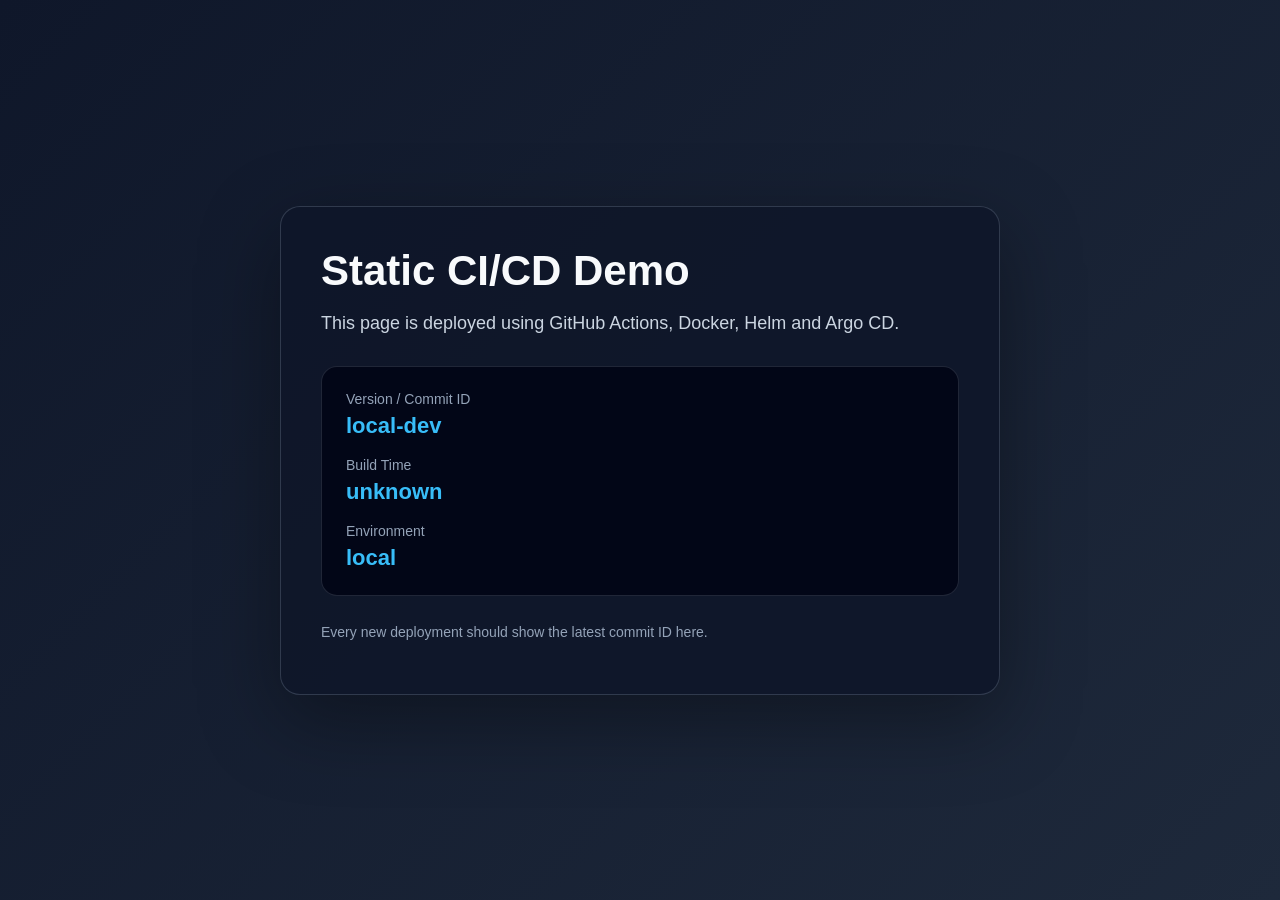
==== src/index.html @ f5bec11f "update" ====
<!DOCTYPE html>
<html lang="en">
<head>
  <meta charset="UTF-8" />
  <meta name="viewport" content="width=device-width, initial-scale=1.0" />
  <title>Static CI/CD Demo</title>
  <link rel="stylesheet" href="./style.css" />
</head>
<body>
  <main class="container">
    <section class="card">
      <h1>Static CI/CD Demo</h1>

      <p class="subtitle">
        This page is deployed using GitHub Actions, Docker, Helm and Argo CD.
      </p>

      <div class="info-box">
        <div>
          <span class="label">Version / Commit ID</span>
          <span id="app-version" class="value">loading...</span>
        </div>

        <div>
          <span class="label">Build Time</span>
          <span id="build-time" class="value">loading...</span>
        </div>

        <div>
          <span class="label">Environment</span>
          <span id="environment" class="value">loading...</span>
        </div>
      </div>

      <p class="footer">
        Every new deployment should show the latest commit ID here.
      </p>
    </section>
  </main>

  <script src="./version.js"></script>
  <script src="./app.js"></script>
</body>
</html>
---- src/style.css ----
* {
  box-sizing: border-box;
}

body {
  margin: 0;
  font-family: Arial, Helvetica, sans-serif;
  background: linear-gradient(135deg, #0f172a, #1e293b);
  color: #f8fafc;
  min-height: 100vh;
}

.container {
  min-height: 100vh;
  display: flex;
  align-items: center;
  justify-content: center;
  padding: 24px;
}

.card {
  width: 100%;
  max-width: 720px;
  background: rgba(15, 23, 42, 0.9);
  border: 1px solid rgba(148, 163, 184, 0.25);
  border-radius: 20px;
  padding: 40px;
  box-shadow: 0 25px 80px rgba(0, 0, 0, 0.35);
}

h1 {
  margin: 0 0 12px;
  font-size: 42px;
}

.subtitle {
  color: #cbd5e1;
  font-size: 18px;
  margin-bottom: 32px;
}

.info-box {
  display: grid;
  gap: 18px;
  background: #020617;
  border-radius: 16px;
  padding: 24px;
  border: 1px solid rgba(148, 163, 184, 0.2);
}

.label {
  display: block;
  color: #94a3b8;
  font-size: 14px;
  margin-bottom: 6px;
}

.value {
  display: block;
  color: #38bdf8;
  font-size: 22px;
  font-weight: bold;
  word-break: break-all;
}

.footer {
  margin-top: 28px;
  color: #94a3b8;
  font-size: 14px;
}
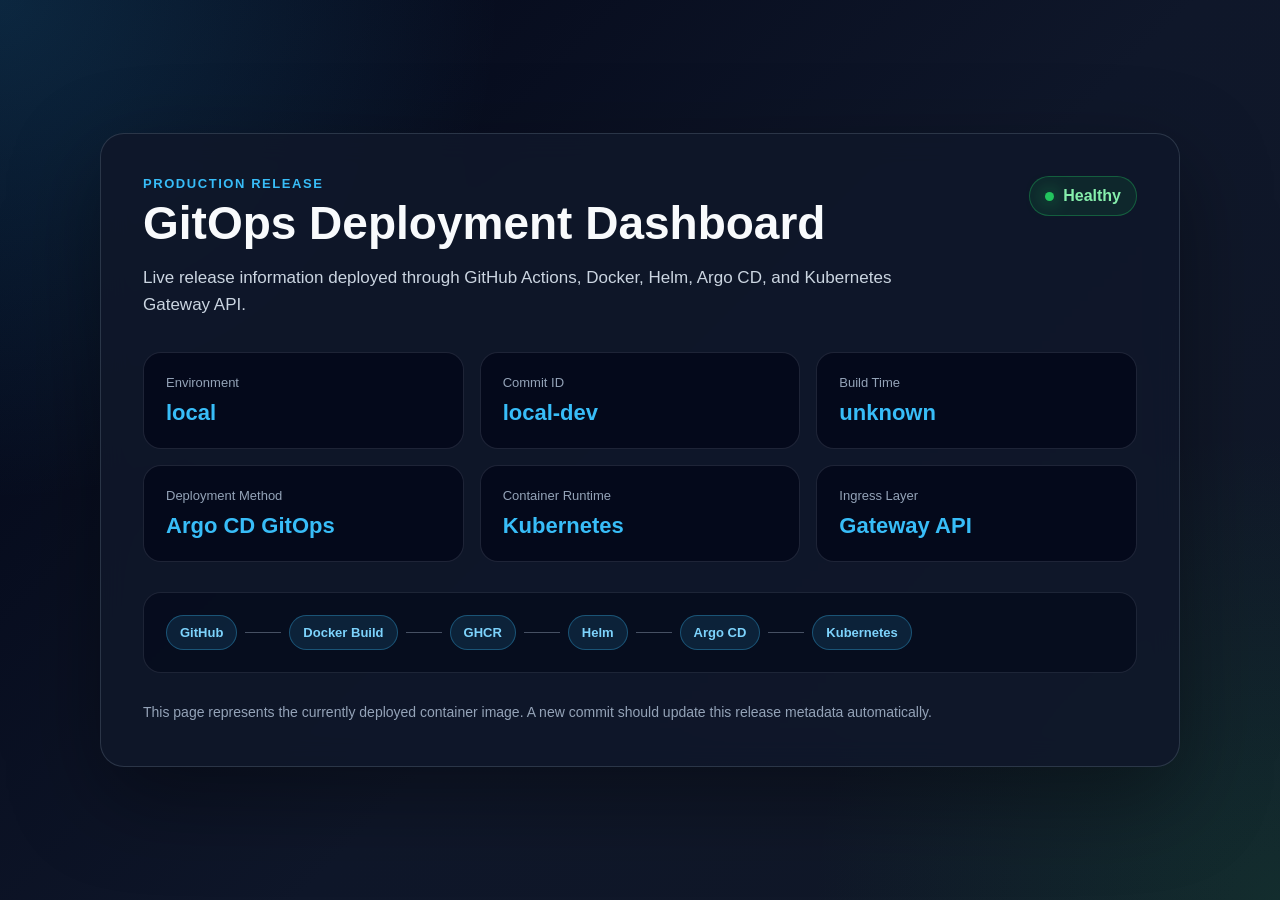
==== commit 3cac17c1: "code change for prod grade" ====
--- a/src/index.html
+++ b/src/index.html
@@ -3,37 +3,75 @@
 <head>
   <meta charset="UTF-8" />
   <meta name="viewport" content="width=device-width, initial-scale=1.0" />
-  <title>Static CI/CD Demo</title>
+  <title>GitOps Deployment Dashboard</title>
   <link rel="stylesheet" href="./style.css" />
 </head>
 <body>
-  <main class="container">
-    <section class="card">
-      <h1>Static CI/CD Demo</h1>
+  <main class="page">
+    <section class="dashboard">
+      <div class="header">
+        <div>
+          <p class="eyebrow">Production Release</p>
+          <h1>GitOps Deployment Dashboard</h1>
+          <p class="subtitle">
+            Live release information deployed through GitHub Actions, Docker, Helm, Argo CD, and Kubernetes Gateway API.
+          </p>
+        </div>
 
-      <p class="subtitle">
-        This page is deployed using GitHub Actions, Docker, Helm and Argo CD.
-      </p>
+        <div class="status-pill">
+          <span class="status-dot"></span>
+          Healthy
+        </div>
+      </div>
 
-      <div class="info-box">
-        <div>
-          <span class="label">Version / Commit ID</span>
+      <div class="grid">
+        <div class="metric-card">
+          <span class="label">Environment</span>
+          <span id="environment" class="value">loading...</span>
+        </div>
+
+        <div class="metric-card">
+          <span class="label">Commit ID</span>
           <span id="app-version" class="value">loading...</span>
         </div>
 
-        <div>
+        <div class="metric-card">
           <span class="label">Build Time</span>
           <span id="build-time" class="value">loading...</span>
         </div>
 
-        <div>
-          <span class="label">Environment</span>
-          <span id="environment" class="value">loading...</span>
+        <div class="metric-card">
+          <span class="label">Deployment Method</span>
+          <span class="value">Argo CD GitOps</span>
+        </div>
+
+        <div class="metric-card">
+          <span class="label">Container Runtime</span>
+          <span class="value">Kubernetes</span>
+        </div>
+
+        <div class="metric-card">
+          <span class="label">Ingress Layer</span>
+          <span class="value">Gateway API</span>
         </div>
       </div>
 
+      <div class="pipeline">
+        <div class="step completed">GitHub</div>
+        <div class="line"></div>
+        <div class="step completed">Docker Build</div>
+        <div class="line"></div>
+        <div class="step completed">GHCR</div>
+        <div class="line"></div>
+        <div class="step completed">Helm</div>
+        <div class="line"></div>
+        <div class="step completed">Argo CD</div>
+        <div class="line"></div>
+        <div class="step completed">Kubernetes</div>
+      </div>
+
       <p class="footer">
-        Every new deployment should show the latest commit ID here.
+        This page represents the currently deployed container image. A new commit should update this release metadata automatically.
       </p>
     </section>
   </main>
@@ -41,4 +79,4 @@
   <script src="./version.js"></script>
   <script src="./app.js"></script>
 </body>
-</html>
+</html>
--- a/src/style.css
+++ b/src/style.css
@@ -4,67 +4,168 @@
 
 body {
   margin: 0;
-  font-family: Arial, Helvetica, sans-serif;
-  background: linear-gradient(135deg, #0f172a, #1e293b);
+  font-family: Inter, Arial, Helvetica, sans-serif;
+  background:
+    radial-gradient(circle at top left, rgba(56, 189, 248, 0.18), transparent 32%),
+    radial-gradient(circle at bottom right, rgba(34, 197, 94, 0.12), transparent 30%),
+    linear-gradient(135deg, #020617, #0f172a 55%, #111827);
   color: #f8fafc;
   min-height: 100vh;
 }
 
-.container {
+.page {
   min-height: 100vh;
   display: flex;
   align-items: center;
   justify-content: center;
-  padding: 24px;
+  padding: 32px;
 }
 
-.card {
+.dashboard {
   width: 100%;
-  max-width: 720px;
-  background: rgba(15, 23, 42, 0.9);
-  border: 1px solid rgba(148, 163, 184, 0.25);
-  border-radius: 20px;
-  padding: 40px;
-  box-shadow: 0 25px 80px rgba(0, 0, 0, 0.35);
+  max-width: 1080px;
+  background: rgba(15, 23, 42, 0.88);
+  border: 1px solid rgba(148, 163, 184, 0.22);
+  border-radius: 24px;
+  padding: 42px;
+  box-shadow: 0 30px 90px rgba(0, 0, 0, 0.38);
+  backdrop-filter: blur(14px);
+}
+
+.header {
+  display: flex;
+  justify-content: space-between;
+  gap: 24px;
+  align-items: flex-start;
+  margin-bottom: 34px;
+}
+
+.eyebrow {
+  margin: 0 0 8px;
+  color: #38bdf8;
+  text-transform: uppercase;
+  letter-spacing: 0.12em;
+  font-size: 13px;
+  font-weight: 700;
 }
 
 h1 {
-  margin: 0 0 12px;
-  font-size: 42px;
+  margin: 0;
+  font-size: 46px;
+  line-height: 1.05;
 }
 
 .subtitle {
   color: #cbd5e1;
-  font-size: 18px;
-  margin-bottom: 32px;
+  font-size: 17px;
+  margin: 16px 0 0;
+  max-width: 760px;
+  line-height: 1.6;
 }
 
-.info-box {
+.status-pill {
+  display: flex;
+  align-items: center;
+  gap: 9px;
+  padding: 10px 15px;
+  border-radius: 999px;
+  background: rgba(22, 163, 74, 0.12);
+  border: 1px solid rgba(34, 197, 94, 0.35);
+  color: #86efac;
+  font-weight: 700;
+  white-space: nowrap;
+}
+
+.status-dot {
+  width: 9px;
+  height: 9px;
+  border-radius: 50%;
+  background: #22c55e;
+  box-shadow: 0 0 18px rgba(34, 197, 94, 0.9);
+}
+
+.grid {
   display: grid;
-  gap: 18px;
-  background: #020617;
-  border-radius: 16px;
-  padding: 24px;
-  border: 1px solid rgba(148, 163, 184, 0.2);
+  grid-template-columns: repeat(3, minmax(0, 1fr));
+  gap: 16px;
+}
+
+.metric-card {
+  background: rgba(2, 6, 23, 0.75);
+  border: 1px solid rgba(148, 163, 184, 0.18);
+  border-radius: 18px;
+  padding: 22px;
 }
 
 .label {
   display: block;
   color: #94a3b8;
-  font-size: 14px;
-  margin-bottom: 6px;
+  font-size: 13px;
+  margin-bottom: 10px;
 }
 
 .value {
   display: block;
   color: #38bdf8;
   font-size: 22px;
-  font-weight: bold;
-  word-break: break-all;
+  font-weight: 800;
+  word-break: break-word;
+}
+
+.pipeline {
+  margin-top: 30px;
+  padding: 22px;
+  background: rgba(2, 6, 23, 0.55);
+  border: 1px solid rgba(148, 163, 184, 0.16);
+  border-radius: 18px;
+  display: flex;
+  align-items: center;
+  overflow-x: auto;
+}
+
+.step {
+  padding: 9px 13px;
+  border-radius: 999px;
+  font-size: 13px;
+  font-weight: 700;
+  white-space: nowrap;
+}
+
+.completed {
+  background: rgba(56, 189, 248, 0.12);
+  color: #7dd3fc;
+  border: 1px solid rgba(56, 189, 248, 0.32);
+}
+
+.line {
+  width: 36px;
+  height: 1px;
+  background: rgba(148, 163, 184, 0.45);
+  margin: 0 8px;
+  flex-shrink: 0;
 }
 
 .footer {
-  margin-top: 28px;
+  margin: 28px 0 0;
   color: #94a3b8;
   font-size: 14px;
+  line-height: 1.6;
 }
+
+@media (max-width: 850px) {
+  .header {
+    flex-direction: column;
+  }
+
+  h1 {
+    font-size: 34px;
+  }
+
+  .grid {
+    grid-template-columns: 1fr;
+  }
+
+  .dashboard {
+    padding: 28px;
+  }
+}
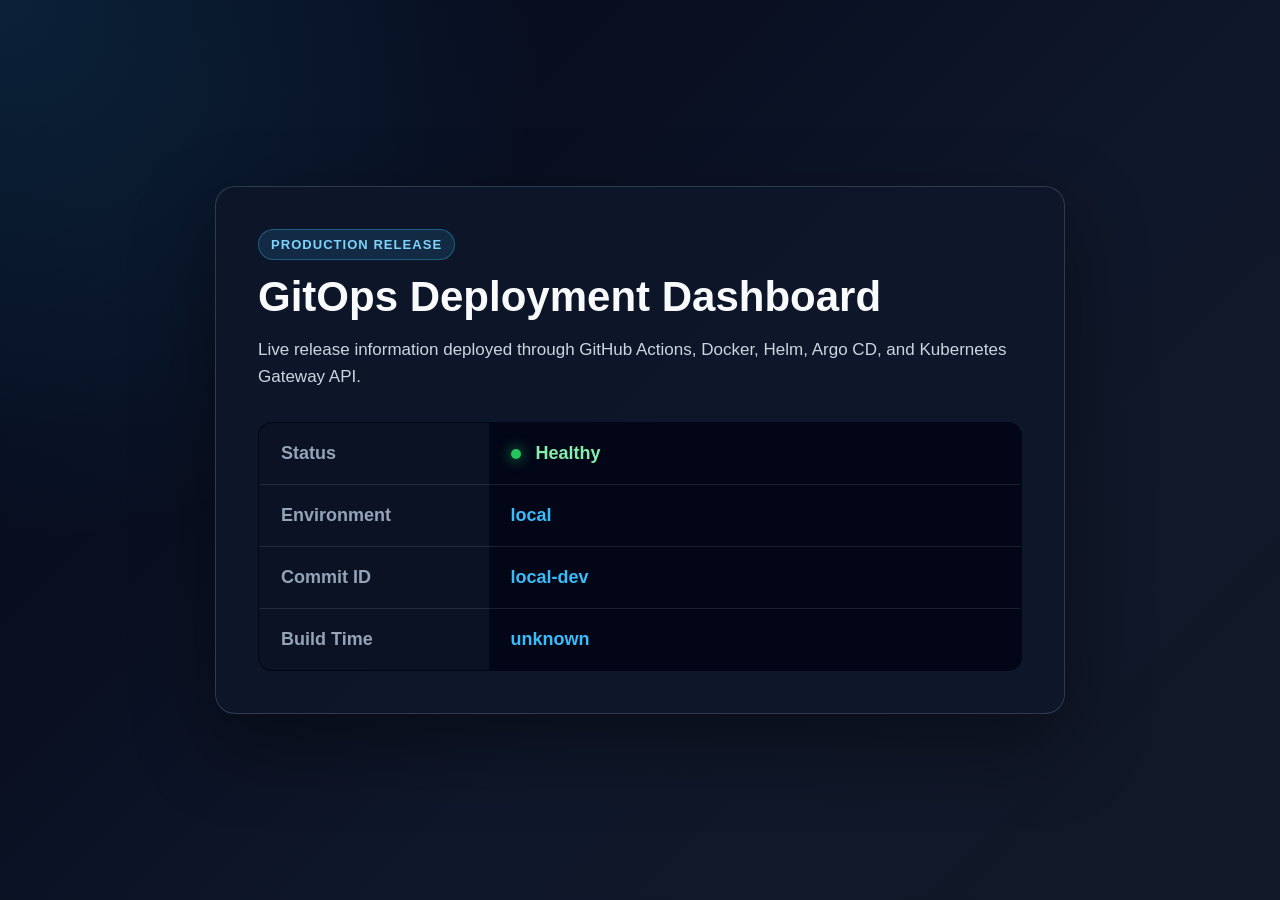
==== commit 1cc3a458: "code channge for layout" ====
--- a/src/index.html
+++ b/src/index.html
@@ -8,71 +8,38 @@
 </head>
 <body>
   <main class="page">
-    <section class="dashboard">
+    <section class="card">
       <div class="header">
-        <div>
-          <p class="eyebrow">Production Release</p>
-          <h1>GitOps Deployment Dashboard</h1>
-          <p class="subtitle">
-            Live release information deployed through GitHub Actions, Docker, Helm, Argo CD, and Kubernetes Gateway API.
-          </p>
-        </div>
-
-        <div class="status-pill">
-          <span class="status-dot"></span>
-          Healthy
-        </div>
+        <p class="badge">Production release</p>
+        <h1>GitOps Deployment Dashboard</h1>
+        <p class="subtitle">
+          Live release information deployed through GitHub Actions, Docker, Helm, Argo CD, and Kubernetes Gateway API.
+        </p>
       </div>
 
-      <div class="grid">
-        <div class="metric-card">
-          <span class="label">Environment</span>
-          <span id="environment" class="value">loading...</span>
-        </div>
-
-        <div class="metric-card">
-          <span class="label">Commit ID</span>
-          <span id="app-version" class="value">loading...</span>
-        </div>
-
-        <div class="metric-card">
-          <span class="label">Build Time</span>
-          <span id="build-time" class="value">loading...</span>
-        </div>
-
-        <div class="metric-card">
-          <span class="label">Deployment Method</span>
-          <span class="value">Argo CD GitOps</span>
-        </div>
-
-        <div class="metric-card">
-          <span class="label">Container Runtime</span>
-          <span class="value">Kubernetes</span>
-        </div>
-
-        <div class="metric-card">
-          <span class="label">Ingress Layer</span>
-          <span class="value">Gateway API</span>
-        </div>
-      </div>
-
-      <div class="pipeline">
-        <div class="step completed">GitHub</div>
-        <div class="line"></div>
-        <div class="step completed">Docker Build</div>
-        <div class="line"></div>
-        <div class="step completed">GHCR</div>
-        <div class="line"></div>
-        <div class="step completed">Helm</div>
-        <div class="line"></div>
-        <div class="step completed">Argo CD</div>
-        <div class="line"></div>
-        <div class="step completed">Kubernetes</div>
-      </div>
-
-      <p class="footer">
-        This page represents the currently deployed container image. A new commit should update this release metadata automatically.
-      </p>
+      <table class="details-table">
+        <tbody>
+          <tr>
+            <th>Status</th>
+            <td>
+              <span class="status-dot"></span>
+              <span id="status">Healthy</span>
+            </td>
+          </tr>
+          <tr>
+            <th>Environment</th>
+            <td id="environment">loading...</td>
+          </tr>
+          <tr>
+            <th>Commit ID</th>
+            <td id="app-version">loading...</td>
+          </tr>
+          <tr>
+            <th>Build Time</th>
+            <td id="build-time">loading...</td>
+          </tr>
+        </tbody>
+      </table>
     </section>
   </main>
 
--- a/src/style.css
+++ b/src/style.css
@@ -4,11 +4,10 @@
 
 body {
   margin: 0;
-  font-family: Inter, Arial, Helvetica, sans-serif;
+  font-family: Arial, Helvetica, sans-serif;
   background:
-    radial-gradient(circle at top left, rgba(56, 189, 248, 0.18), transparent 32%),
-    radial-gradient(circle at bottom right, rgba(34, 197, 94, 0.12), transparent 30%),
-    linear-gradient(135deg, #020617, #0f172a 55%, #111827);
+    radial-gradient(circle at top left, rgba(56, 189, 248, 0.15), transparent 35%),
+    linear-gradient(135deg, #020617, #0f172a 60%, #111827);
   color: #f8fafc;
   min-height: 100vh;
 }
@@ -21,151 +20,115 @@
   padding: 32px;
 }
 
-.dashboard {
+.card {
   width: 100%;
-  max-width: 1080px;
-  background: rgba(15, 23, 42, 0.88);
-  border: 1px solid rgba(148, 163, 184, 0.22);
-  border-radius: 24px;
+  max-width: 850px;
+  background: rgba(15, 23, 42, 0.92);
+  border: 1px solid rgba(148, 163, 184, 0.25);
+  border-radius: 20px;
   padding: 42px;
-  box-shadow: 0 30px 90px rgba(0, 0, 0, 0.38);
-  backdrop-filter: blur(14px);
+  box-shadow: 0 30px 80px rgba(0, 0, 0, 0.4);
 }
 
-.header {
-  display: flex;
-  justify-content: space-between;
-  gap: 24px;
-  align-items: flex-start;
-  margin-bottom: 34px;
-}
-
-.eyebrow {
-  margin: 0 0 8px;
-  color: #38bdf8;
-  text-transform: uppercase;
-  letter-spacing: 0.12em;
+.badge {
+  display: inline-block;
+  margin: 0 0 14px;
+  padding: 7px 12px;
+  border-radius: 999px;
+  background: rgba(56, 189, 248, 0.12);
+  border: 1px solid rgba(56, 189, 248, 0.35);
+  color: #7dd3fc;
   font-size: 13px;
   font-weight: 700;
+  text-transform: uppercase;
+  letter-spacing: 0.08em;
 }
 
 h1 {
   margin: 0;
-  font-size: 46px;
-  line-height: 1.05;
+  font-size: 42px;
+  line-height: 1.1;
 }
 
 .subtitle {
+  margin: 16px 0 32px;
   color: #cbd5e1;
   font-size: 17px;
-  margin: 16px 0 0;
-  max-width: 760px;
   line-height: 1.6;
 }
 
-.status-pill {
-  display: flex;
-  align-items: center;
-  gap: 9px;
-  padding: 10px 15px;
-  border-radius: 999px;
-  background: rgba(22, 163, 74, 0.12);
-  border: 1px solid rgba(34, 197, 94, 0.35);
-  color: #86efac;
-  font-weight: 700;
-  white-space: nowrap;
+.details-table {
+  width: 100%;
+  border-collapse: collapse;
+  overflow: hidden;
+  border-radius: 14px;
+  background: #020617;
+  border: 1px solid rgba(148, 163, 184, 0.22);
 }
 
-.status-dot {
-  width: 9px;
-  height: 9px;
-  border-radius: 50%;
-  background: #22c55e;
-  box-shadow: 0 0 18px rgba(34, 197, 94, 0.9);
+.details-table tr {
+  border-bottom: 1px solid rgba(148, 163, 184, 0.16);
 }
 
-.grid {
-  display: grid;
-  grid-template-columns: repeat(3, minmax(0, 1fr));
-  gap: 16px;
+.details-table tr:last-child {
+  border-bottom: none;
 }
 
-.metric-card {
-  background: rgba(2, 6, 23, 0.75);
-  border: 1px solid rgba(148, 163, 184, 0.18);
-  border-radius: 18px;
-  padding: 22px;
+.details-table th,
+.details-table td {
+  padding: 20px 22px;
+  text-align: left;
+  font-size: 18px;
 }
 
-.label {
-  display: block;
+.details-table th {
+  width: 230px;
   color: #94a3b8;
-  font-size: 13px;
-  margin-bottom: 10px;
+  font-weight: 600;
+  background: rgba(15, 23, 42, 0.7);
 }
 
-.value {
-  display: block;
+.details-table td {
   color: #38bdf8;
-  font-size: 22px;
   font-weight: 800;
   word-break: break-word;
 }
 
-.pipeline {
-  margin-top: 30px;
-  padding: 22px;
-  background: rgba(2, 6, 23, 0.55);
-  border: 1px solid rgba(148, 163, 184, 0.16);
-  border-radius: 18px;
-  display: flex;
-  align-items: center;
-  overflow-x: auto;
+.status-dot {
+  display: inline-block;
+  width: 10px;
+  height: 10px;
+  background: #22c55e;
+  border-radius: 50%;
+  margin-right: 10px;
+  box-shadow: 0 0 14px rgba(34, 197, 94, 0.9);
 }
 
-.step {
-  padding: 9px 13px;
-  border-radius: 999px;
-  font-size: 13px;
-  font-weight: 700;
-  white-space: nowrap;
+#status {
+  color: #86efac;
 }
 
-.completed {
-  background: rgba(56, 189, 248, 0.12);
-  color: #7dd3fc;
-  border: 1px solid rgba(56, 189, 248, 0.32);
-}
-
-.line {
-  width: 36px;
-  height: 1px;
-  background: rgba(148, 163, 184, 0.45);
-  margin: 0 8px;
-  flex-shrink: 0;
-}
-
-.footer {
-  margin: 28px 0 0;
-  color: #94a3b8;
-  font-size: 14px;
-  line-height: 1.6;
-}
-
-@media (max-width: 850px) {
-  .header {
-    flex-direction: column;
+@media (max-width: 700px) {
+  .card {
+    padding: 28px;
   }
 
   h1 {
-    font-size: 34px;
+    font-size: 32px;
   }
 
-  .grid {
-    grid-template-columns: 1fr;
+  .details-table th,
+  .details-table td {
+    display: block;
+    width: 100%;
+    padding: 14px 18px;
   }
 
-  .dashboard {
-    padding: 28px;
+  .details-table th {
+    padding-bottom: 6px;
+  }
+
+  .details-table td {
+    padding-top: 6px;
   }
 }
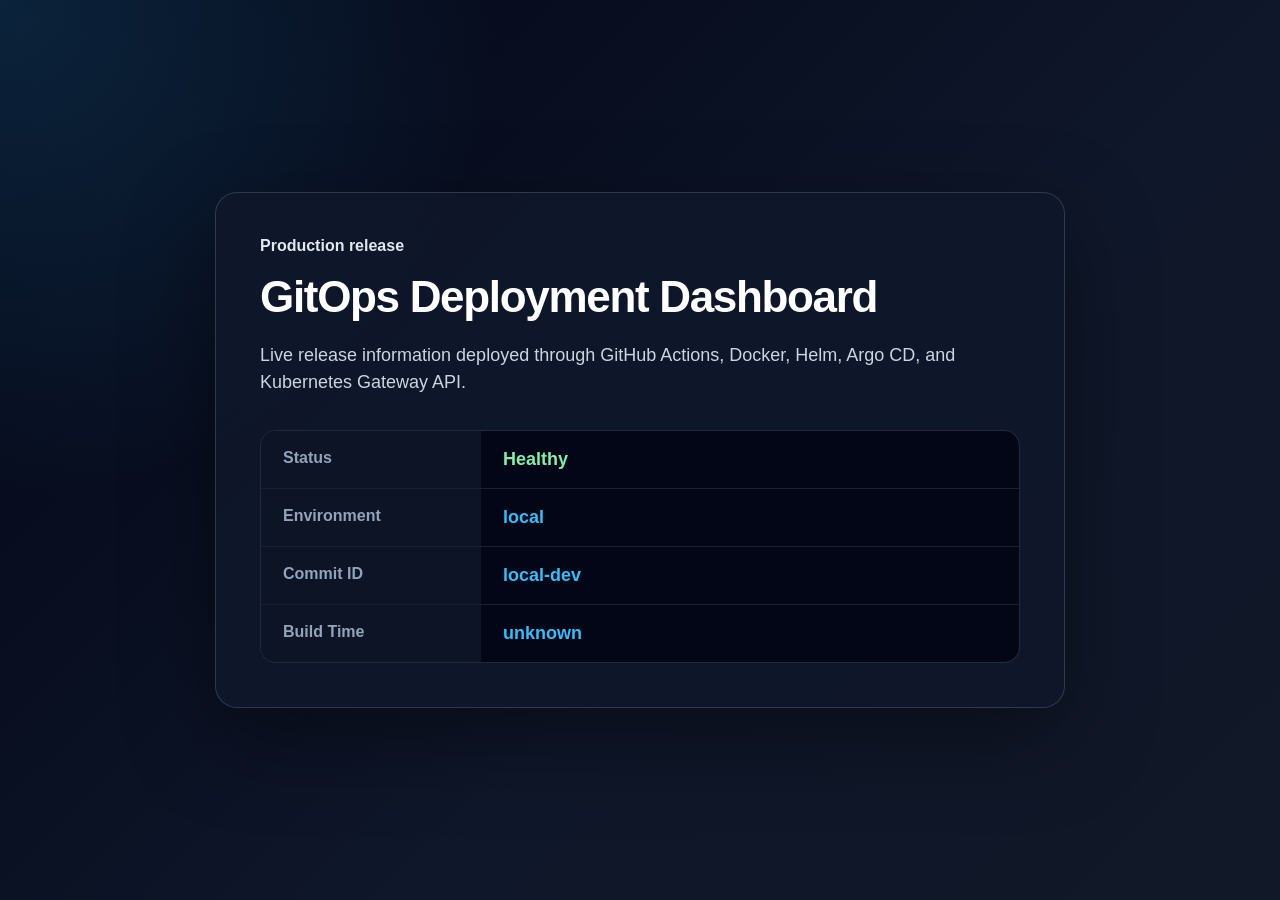
==== commit f0843e77: "code change for new layout" ====
--- a/src/index.html
+++ b/src/index.html
@@ -4,46 +4,44 @@
   <meta charset="UTF-8" />
   <meta name="viewport" content="width=device-width, initial-scale=1.0" />
   <title>GitOps Deployment Dashboard</title>
-  <link rel="stylesheet" href="./style.css" />
+  <link rel="stylesheet" href="./style.css?v=2" />
 </head>
 <body>
   <main class="page">
     <section class="card">
-      <div class="header">
-        <p class="badge">Production release</p>
-        <h1>GitOps Deployment Dashboard</h1>
-        <p class="subtitle">
-          Live release information deployed through GitHub Actions, Docker, Helm, Argo CD, and Kubernetes Gateway API.
-        </p>
+      <p class="release">Production release</p>
+
+      <h1>GitOps Deployment Dashboard</h1>
+
+      <p class="subtitle">
+        Live release information deployed through GitHub Actions, Docker, Helm, Argo CD, and Kubernetes Gateway API.
+      </p>
+
+      <div class="details">
+        <div class="row">
+          <div class="key">Status</div>
+          <div class="value healthy">Healthy</div>
+        </div>
+
+        <div class="row">
+          <div class="key">Environment</div>
+          <div class="value" id="environment">loading...</div>
+        </div>
+
+        <div class="row">
+          <div class="key">Commit ID</div>
+          <div class="value" id="app-version">loading...</div>
+        </div>
+
+        <div class="row">
+          <div class="key">Build Time</div>
+          <div class="value" id="build-time">loading...</div>
+        </div>
       </div>
-
-      <table class="details-table">
-        <tbody>
-          <tr>
-            <th>Status</th>
-            <td>
-              <span class="status-dot"></span>
-              <span id="status">Healthy</span>
-            </td>
-          </tr>
-          <tr>
-            <th>Environment</th>
-            <td id="environment">loading...</td>
-          </tr>
-          <tr>
-            <th>Commit ID</th>
-            <td id="app-version">loading...</td>
-          </tr>
-          <tr>
-            <th>Build Time</th>
-            <td id="build-time">loading...</td>
-          </tr>
-        </tbody>
-      </table>
     </section>
   </main>
 
-  <script src="./version.js"></script>
-  <script src="./app.js"></script>
+  <script src="./version.js?v=2"></script>
+  <script src="./app.js?v=2"></script>
 </body>
 </html>
--- a/src/style.css
+++ b/src/style.css
@@ -6,9 +6,9 @@
   margin: 0;
   font-family: Arial, Helvetica, sans-serif;
   background:
-    radial-gradient(circle at top left, rgba(56, 189, 248, 0.15), transparent 35%),
+    radial-gradient(circle at top left, rgba(56, 189, 248, 0.16), transparent 32%),
     linear-gradient(135deg, #020617, #0f172a 60%, #111827);
-  color: #f8fafc;
+  color: #ffffff;
   min-height: 100vh;
 }
 
@@ -17,118 +17,101 @@
   display: flex;
   align-items: center;
   justify-content: center;
-  padding: 32px;
+  padding: 40px;
 }
 
 .card {
   width: 100%;
   max-width: 850px;
-  background: rgba(15, 23, 42, 0.92);
+  background: rgba(15, 23, 42, 0.94);
   border: 1px solid rgba(148, 163, 184, 0.25);
-  border-radius: 20px;
-  padding: 42px;
-  box-shadow: 0 30px 80px rgba(0, 0, 0, 0.4);
+  border-radius: 22px;
+  padding: 44px;
+  box-shadow: 0 30px 90px rgba(0, 0, 0, 0.4);
 }
 
-.badge {
-  display: inline-block;
-  margin: 0 0 14px;
-  padding: 7px 12px;
-  border-radius: 999px;
-  background: rgba(56, 189, 248, 0.12);
-  border: 1px solid rgba(56, 189, 248, 0.35);
-  color: #7dd3fc;
-  font-size: 13px;
+.release {
+  margin: 0 0 18px;
+  color: #e2e8f0;
+  font-size: 16px;
   font-weight: 700;
-  text-transform: uppercase;
-  letter-spacing: 0.08em;
 }
 
 h1 {
   margin: 0;
-  font-size: 42px;
+  font-size: 44px;
   line-height: 1.1;
+  letter-spacing: -0.03em;
 }
 
 .subtitle {
-  margin: 16px 0 32px;
+  margin: 20px 0 34px;
+  max-width: 760px;
   color: #cbd5e1;
-  font-size: 17px;
-  line-height: 1.6;
+  font-size: 18px;
+  line-height: 1.5;
 }
 
-.details-table {
+.details {
   width: 100%;
-  border-collapse: collapse;
   overflow: hidden;
-  border-radius: 14px;
+  border-radius: 16px;
+  border: 1px solid rgba(148, 163, 184, 0.22);
   background: #020617;
-  border: 1px solid rgba(148, 163, 184, 0.22);
 }
 
-.details-table tr {
+.row {
+  display: grid;
+  grid-template-columns: 220px 1fr;
   border-bottom: 1px solid rgba(148, 163, 184, 0.16);
 }
 
-.details-table tr:last-child {
+.row:last-child {
   border-bottom: none;
 }
 
-.details-table th,
-.details-table td {
-  padding: 20px 22px;
-  text-align: left;
-  font-size: 18px;
+.key {
+  padding: 18px 22px;
+  background: rgba(15, 23, 42, 0.85);
+  color: #94a3b8;
+  font-size: 16px;
+  font-weight: 700;
 }
 
-.details-table th {
-  width: 230px;
-  color: #94a3b8;
-  font-weight: 600;
-  background: rgba(15, 23, 42, 0.7);
-}
-
-.details-table td {
+.value {
+  padding: 18px 22px;
   color: #38bdf8;
+  font-size: 18px;
   font-weight: 800;
   word-break: break-word;
 }
 
-.status-dot {
-  display: inline-block;
-  width: 10px;
-  height: 10px;
-  background: #22c55e;
-  border-radius: 50%;
-  margin-right: 10px;
-  box-shadow: 0 0 14px rgba(34, 197, 94, 0.9);
-}
-
-#status {
+.healthy {
   color: #86efac;
 }
 
 @media (max-width: 700px) {
+  .page {
+    padding: 20px;
+  }
+
   .card {
     padding: 28px;
   }
 
   h1 {
-    font-size: 32px;
+    font-size: 34px;
   }
 
-  .details-table th,
-  .details-table td {
-    display: block;
-    width: 100%;
-    padding: 14px 18px;
+  .row {
+    grid-template-columns: 1fr;
   }
 
-  .details-table th {
+  .key {
     padding-bottom: 6px;
   }
 
-  .details-table td {
+  .value {
     padding-top: 6px;
   }
 }
